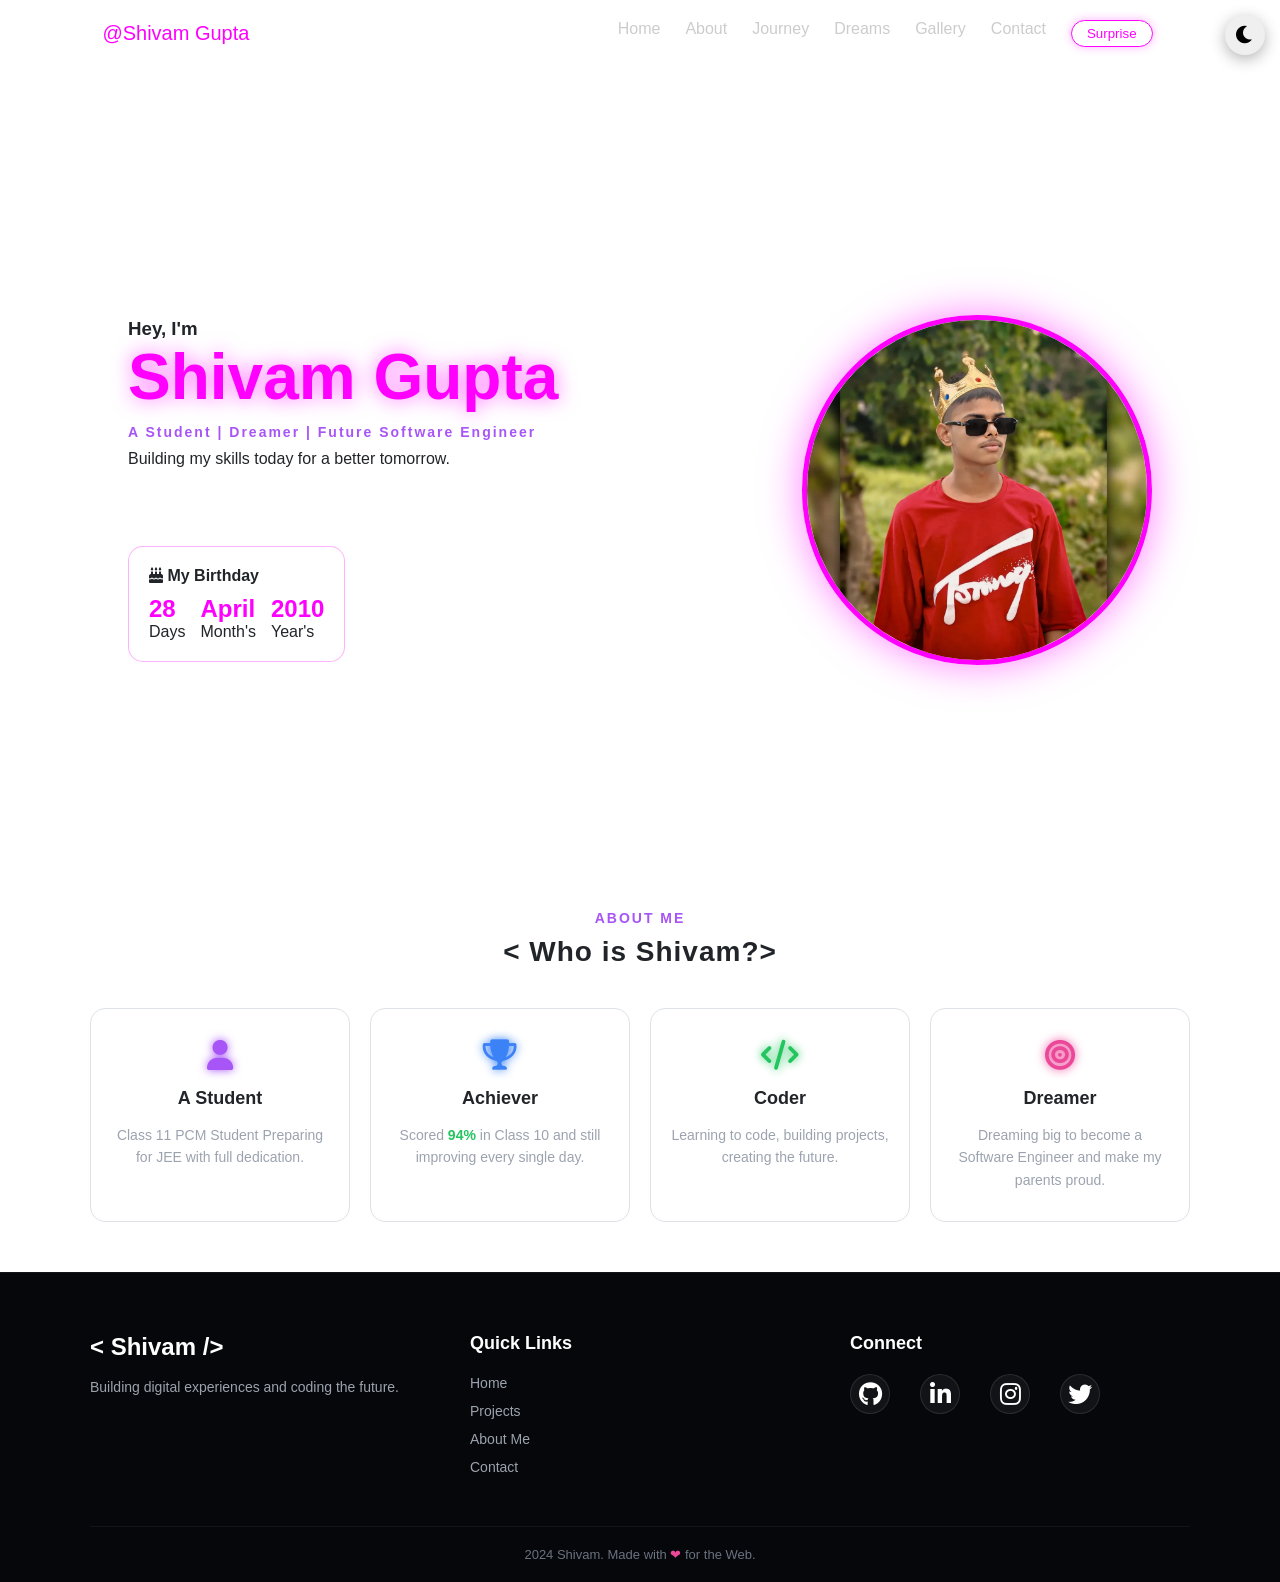
==== index.html @ 3018f083 "Update index.html" ====
<!DOCTYPE html>
<html lang="hi">

<head>
    <meta charset="UTF-8">
    <meta name="viewport" content="width=device-width, initial-scale=1.0">
    <title> Shivam Gupta | Portfolio</title>
    <link rel="stylesheet" href="dark-mode.css">
    <link rel="stylesheet" href="style.css">
    <link rel="stylesheet" href="https://cdnjs.cloudflare.com/ajax/libs/font-awesome/6.0.0/css/all.min.css">
    <meta name="viewport" content="width=device-width, initial-scale=1.0">
</head>

<body>

    <nav class="navbar">
        <div class="logo">@Shivam Gupta</div>
        <ul class="nav-links">
            <li><a href="home.html">Home</a></li>
            <li><a href="About me.html">About</a></li>
            <li><a href="journey.html">Journey</a></li>
            <li><a href="dreams.html">Dreams</a></li>
            <li><a href="gallery.html">Gallery</a></li>
            <li><a href="contact us.html">Contact</a></li>
            <!-- <li><button class="surprise-btn">Surprise</button></li> -->
            <li><button class="surprise-btn" onclick="goToSurprise()">Surprise</button></li>
           <div class="menu-icon" onclick="toggleMenu()">
    <span></span>
    <span></span>
    <span></span>
</div>

            <script>
                function goToSurprise() {
                    window.location.href = "surprise.html";
                }
            </script>
        </ul>
        <!-- <div class="theme-toggle"><i class="fas fa-moon"></i></div> -->
        <!-- <div class="theme-toggle">
  <i class="fas fa-moon" id="themeIcon"></i>
</div> -->
    </nav>

    <section class="hero">
        <div class="hero-content">
            <h3>Hey, I'm</h3>
            <h1>Shivam Gupta</h1>
            <p class="subtitle">A Student | Dreamer | Future Software Engineer</p>
            <p>Building my skills today for a better tomorrow.</p>

            <div class="social-icons">
                <a target="_blank" href="https://www.instagram.com/ll_shivam_ll.01x/?hl=en"><i class="fab fa-instagram"></i></a>
                <a href="#"><i class="fab fa-github"></i></a>
                <a href="#"><i class="fab fa-linkedin"></i></a>
            </div>

            <div class="countdown-card">
                <h4><i class="fas fa-birthday-cake"></i> My Birthday </h4>
                <div class="timer">
                    <div class="time-part"><span>28</span> Days</div>
                    <div class="time-part"><span>April</span> Month's</div>
                    <div class="time-part"><span>2010</span> Year's</div>
                </div>
            </div>
        </div>

        <div class="hero-image">
            <div class="image-circle">
                <img src="me.jpg" alt="Shivam Gupta">
            </div>
        </div>
    </section>
    <section class="about-section">
        <div class="container">
            <p class="subtitle">ABOUT ME</p>
            <h2 class="title">
                < Who is Shivam?>
            </h2>

            <div class="cards-grid">
                <div class="card">
                    <div class="icon purple"><i class="fas fa-user"></i></div>
                    <h3>A Student</h3>
                    <p>Class 11 PCM Student Preparing for JEE with full dedication.</p>
                </div>

                <div class="card">
                    <div class="icon blue"><i class="fas fa-trophy"></i></div>
                    <h3>Achiever</h3>
                    <p>Scored <span class="highlight-green">94%</span> in Class 10 and still improving every single day.
                    </p>
                </div>

                <div class="card">
                    <div class="icon green"><i class="fas fa-code"></i></div>
                    <h3>Coder</h3>
                    <p>Learning to code, building projects, creating the future.</p>
                </div>

                <div class="card">
                    <div class="icon pink"><i class="fas fa-bullseye"></i></div>
                    <h3>Dreamer</h3>
                    <p>Dreaming big to become a Software Engineer and make my parents proud.</p>
                </div>
            </div>
        </div>
    </section>
    <footer class="main-footer">
        <div class="footer-container">
            <div class="footer-content">
                <div class="footer-brand">
                    <h2>
                        < Shivam />
                    </h2>
                    <p>Building digital experiences and coding the future.</p>
                </div>

                <div class="footer-links">
                    <h3>Quick Links</h3>
                    <ul>
                        <li><a href="#">Home</a></li>
                        <li><a href="#">Projects</a></li>
                        <li><a href="#">About Me</a></li>
                        <li><a href="#">Contact</a></li>
                    </ul>
                </div>

                <div class="footer-social">
                    <h3>Connect</h3>
                    <div class="social-icons">
                        <a href="#" class="s-icon github"><i class="fab fa-github"></i></a>
                        <a href="#" class="s-icon linkedin"><i class="fab fa-linkedin-in"></i></a>
                        <a href="#" class="s-icon instagram"><i class="fab fa-instagram"></i></a>
                        <a href="#" class="s-icon twitter"><i class="fab fa-twitter"></i></a>
                    </div>
                </div>
            </div>

            <div class="footer-bottom">
                <p> 2024 Shivam. Made with <span class="heart">❤</span> for the Web.</p>
            </div>
        </div>
    </footer>

    </script>
    <script src="dark-mode.js"></script>
    <!-- <script>
function toggleMenu() {
    document.getElementById("navLinks").classList.toggle("active");
}
</script> -->
    <script>
function toggleMenu() {
    const links = document.getElementById("navLinks");
    links.classList.toggle("active");
}
</script>
</body>

</html>
---- dark-mode.css ----
/* Dark Mode - सब pages के लिए */
:root {
    --bg-primary: #ffffff;
    --bg-secondary: #f8f9fa;
    --text-primary: #212529;
    --text-secondary: #6c757d;
    --border-color: #dee2e6;
    --card-bg: #ffffff;
    --navbar-bg: #ffffff;
    --button-primary: #007bff;
    --button-hover: #0056b3;
}

[data-theme="dark"] {
    --bg-primary: #121212;
    --bg-secondary: #1e1e1e;
    --text-primary: #ffffff;
    --text-secondary: #b0b0b0;
    --border-color: #333;
    --card-bg: #1e1e1e;
    --navbar-bg: #1e1e1e;
    --button-primary: #0d6efd;
    --button-hover: #0b5ed7;
}

* {
    transition: all 0.3s ease !important;
}

body {
    background-color: var(--bg-primary) !important;
    color: var(--text-primary) !important;
}

/* सभी common elements */
.container,
.card,
.content,
main,
section,
article {
    background-color: var(--card-bg) !important;
    color: var(--text-primary) !important;
    border-color: var(--border-color) !important;
}

.navbar,
.header,
nav {
    background-color: var(--navbar-bg) !important;
}

.btn-primary,
.button-primary {
    background-color: var(--button-primary) !important;
    border-color: var(--button-primary) !important;
}

.btn-primary:hover,
.button-primary:hover {
    background-color: var(--button-hover) !important;
    border-color: var(--button-hover) !important;
}

.table th,
.table td {
    border-color: var(--border-color) !important;
    color: var(--text-primary) !important;
}

/* Toggle Button */
.theme-toggle {
    position: fixed;
    top: 15px;
    right: 15px;
    z-index: 99999;
    width: 40px;
    height: 40px;
    border-radius: 50%;
    border: none;
    cursor: pointer;
    font-size: 20px;
    box-shadow: 0 4px 15px rgba(0, 0, 0, 0.3);
    transition: all 0.3s ease;
    display: flex;
    align-items: center;
    justify-content: center;
}

.theme-toggle:hover {
    transform: scale(1.1);
}

@media (max-width: 768px) {
    .theme-toggle {
        top: 15px;
        right: 15px;
        width: 50px;
        height: 50px;
        font-size: 18px;
    }
}
---- style.css ----
* {
    margin: 0;
    padding: 0;
    box-sizing: border-box;
    font-family: 'Segoe UI', Tahoma, Geneva, Verdana, sans-serif;
}
/* --- मोबाइल के लिए खास कोड (Media Query) --- */
@media (max-width: 768px) {
    /* 1. तीन लाइन वाले बटन की स्टाइल */
    .menu-icon {
        display: block !important; /* इसे पक्का दिखाने के लिए */
        position: fixed;
        top: 20px;
        right: 20px;
        width: 35px;
        height: 30px;
        z-index: 10000; /* सबसे ऊपर रखने के लिए */
        cursor: pointer;
        background: black; /* बटन के पीछे काला डिब्बा ताकि साफ़ दिखे */
        padding: 5px;
        border-radius: 5px;
    }

    /* 2. उन तीन लाइनों की स्टाइल */
    .menu-icon span {
        display: block;
        width: 100%;
        height: 4px;
        background-color: white !important; /* सफ़ेद लाइनें */
        margin-bottom: 5px;
        border-radius: 2px;
    }

    /* 3. मेनू जो साइड से आएगा */
    .nav-links {
        display: none; /* शुरू में छुपा हुआ */
        position: fixed;
        right: 0;
        top: 0;
        width: 250px;
        height: 100vh;
        background: #111;
        flex-direction: column;
        padding-top: 80px;
        z-index: 9999;
    }

    .nav-links.active {
        display: flex !important; /* क्लिक करने पर दिखेगा */
    }
}
}
body {
    background-color: #050505;
    /* डार्क बैकग्राउंड */
    color: white;
    overflow-x: hidden;
}
.surprise-btn {
  padding: 8px 18px;
  background: transparent;
  color: white;
  border: 2px solid #ff00ff;
  border-radius: 20px;
  cursor: pointer;
  transition: 0.3s ease;
}

/* HOVER EFFECT */
.surprise-btn:hover {
  transform: scale(1.1);   /* 🔥 zoom */
  background: #ff00ff;
  color: black;
  box-shadow: 0 0 10px #ff00ff,
              0 0 20px #ff00ff;
}


/* Navbar Styling */
.navbar {
    display: flex;
    justify-content: space-between;
    align-items: center;
    padding: 20px 8%;
    background: rgba(10, 10, 10, 0.8);
    backdrop-filter: blur(10px);
    position: fixed;
    width: 100%;
    z-index: 1000;
}

.nav-links {
    display: flex;
    list-style: none;
    gap: 25px;
}

.nav-links a {
    color: #ccc;
    text-decoration: none;
    transition: 0.3s;
}

.nav-links a:hover {
    color: #ff00ff;
    /* पिंक ग्लो */
}

.surprise-btn {
    background: transparent;
    border: 1px solid #ff00ff;
    color: #ff00ff;
    padding: 5px 15px;
    border-radius: 20px;
    cursor: pointer;
    box-shadow: 0 0 10px rgba(255, 0, 255, 0.3);
}

/* Hero Section Styling */
.hero {
    height: 100vh;
    display: flex;
    align-items: center;
    justify-content: space-between;
    padding: 0 10%;
    padding-top: 80px;
    background-image: url(https://img2.wallspic.com/previews/3/8/7/5/3/135783/135783-galaxy-electric_blue-night_sky-violet-blue-x750.jpg);
}

.hero-content h1 {
    font-size: 4rem;
    color: #ff00ff;
    text-shadow: 0 0 20px rgba(255, 0, 255, 0.6);
}

.subtitle {
    font-size: 1.2rem;
    margin: 10px 0;
    color: #00d2ff;
    /* लाइट ब्लू */
}

.social-icons {
    margin: 20px 0;
    font-size: 1.5rem;
}

.social-icons a {
    color: white;
    margin-right: 15px;
    transition: 0.3s;
}

.social-icons a:hover {
    color: #ff00ff;
}

/* Birthday Card (Glassmorphism) */
.countdown-card {
    background: rgba(255, 255, 255, 0.05);
    border: 1px solid rgba(255, 0, 255, 0.3);
    padding: 20px;
    border-radius: 15px;
    width: fit-content;
    margin-top: 30px;
}

.timer {
    display: flex;
    gap: 15px;
    margin-top: 10px;
}

.time-part span {
    display: block;
    font-size: 1.5rem;
    font-weight: bold;
    color: #ff00ff;
}

/* Image Circle Styling */
.image-circle {
    width: 350px;
    height: 350px;
    border-radius: 50%;
    border: 5px solid #ff00ff;
    box-shadow: 0 0 40px rgba(255, 0, 255, 0.5);
    overflow: hidden;
}

.image-circle img {
    width: 100%;
    height: 100%;
    object-fit: cover;
}

div.logo {
    font-size: 20px;
    color: #ff00ff;
    font-style: bold;
    font-family: Impact, Haettenschweiler, 'Arial Narrow Bold', sans-serif;
}

.container {
    max-width: 1100px;
    margin: 0 auto;
    text-align: center;
}

.subtitle {
    color: #a855f7;
    font-weight: bold;
    letter-spacing: 2px;
    font-size: 14px;
    margin-bottom: 10px;
}

.title {
    font-size: 28px;
    margin-bottom: 40px;
    letter-spacing: 1px;
}

.cards-grid {
    display: grid;
    grid-template-columns: repeat(auto-fit, minmax(230px, 1fr));
    gap: 20px;
}

.card {
    background: rgba(255, 255, 255, 0.03);
    border: 1px solid rgba(255, 255, 255, 0.1);
    border-radius: 15px;
    padding: 30px 20px;
    transition: transform 0.3s ease;
}

.card:hover {
    transform: translateY(-5px);
    background: rgba(255, 255, 255, 0.05);
}

.icon {
    font-size: 30px;
    margin-bottom: 15px;
}

/* कलर्स और ग्लो इफेक्ट */
.purple {
    color: #a855f7;
    text-shadow: 0 0 10px #a855f7;
}

.blue {
    color: #3b82f6;
    text-shadow: 0 0 10px #3b82f6;
}

.green {
    color: #22c55e;
    text-shadow: 0 0 10px #22c55e;
}

.pink {
    color: #ec4899;
    text-shadow: 0 0 10px #ec4899;
}

.card h3 {
    font-size: 18px;
    margin-bottom: 15px;
}

.card p {
    color: #9ca3af;
    font-size: 14px;
    line-height: 1.6;
}

.highlight-green {
    color: #22c55e;
    font-weight: bold;
}

/* Footer Styles */
.main-footer {
    background-color: #05070a;
    border-top: 1px solid rgba(255, 255, 255, 0.05);
    padding: 60px 20px 20px 20px;
    margin-top: 50px;
}

.footer-container {
    max-width: 1100px;
    margin: 0 auto;
}

.footer-content {
    display: grid;
    grid-template-columns: repeat(auto-fit, minmax(200px, 1fr));
    gap: 40px;
    margin-bottom: 40px;
    text-align: left;
}

.footer-brand h2 {
    font-size: 24px;
    color: #fff;
    margin-bottom: 15px;
}

.footer-brand p {
    color: #9ca3af;
    font-size: 14px;
    line-height: 1.6;
}

.footer-links h3,
.footer-social h3 {
    font-size: 18px;
    color: #fff;
    margin-bottom: 20px;
}

.footer-links ul {
    list-style: none;
}

.footer-links ul li {
    margin-bottom: 10px;
}

.footer-links ul li a {
    color: #9ca3af;
    text-decoration: none;
    font-size: 14px;
    transition: color 0.3s;
}

.footer-links ul li a:hover {
    color: #a855f7;
    /* Purple color */
}

.social-icons {
    display: flex;
    gap: 15px;
}

.s-icon {
    width: 40px;
    height: 40px;
    border-radius: 50%;
    background: rgba(255, 255, 255, 0.05);
    display: flex;
    align-items: center;
    justify-content: center;
    color: #fff;
    text-decoration: none;
    transition: all 0.3s ease;
    border: 1px solid rgba(255, 255, 255, 0.1);
}

/* Social Hover Effects */
.github:hover {
    background: #333;
    color: #fff;
    box-shadow: 0 0 10px #333;
}

.linkedin:hover {
    background: #0077b5;
    color: #fff;
    box-shadow: 0 0 10px #0077b5;
}

.instagram:hover {
    background: #e1306c;
    color: #fff;
    box-shadow: 0 0 10px #e1306c;
}

.twitter:hover {
    background: #1da1f2;
    color: #fff;
    box-shadow: 0 0 10px #1da1f2;
}

.footer-bottom {
    border-top: 1px solid rgba(255, 255, 255, 0.05);
    padding-top: 20px;
    text-align: center;
    color: #6b7280;
    font-size: 13px;
}

.heart {
    color: #ec4899;
    animation: heartbeat 1.5s infinite;
    display: inline-block;
}

@keyframes heartbeat {
    0% {
        transform: scale(1);
    }

    50% {
        transform: scale(1.2);
    }

    100% {
        transform: scale(1);
    }
}

/* Responsive */
@media (max-width: 600px) {
    .footer-content {
        text-align: center;
    }

    .social-icons {
        justify-content: center;
    }
}
/* darkmode */
/* LIGHT MODE */
body.light-mode {
  background: #ffffff;
  color: black;
}

body.light-mode .navbar {
  background: #f1f1f1;
}

body.light-mode a {
  color: black;
}
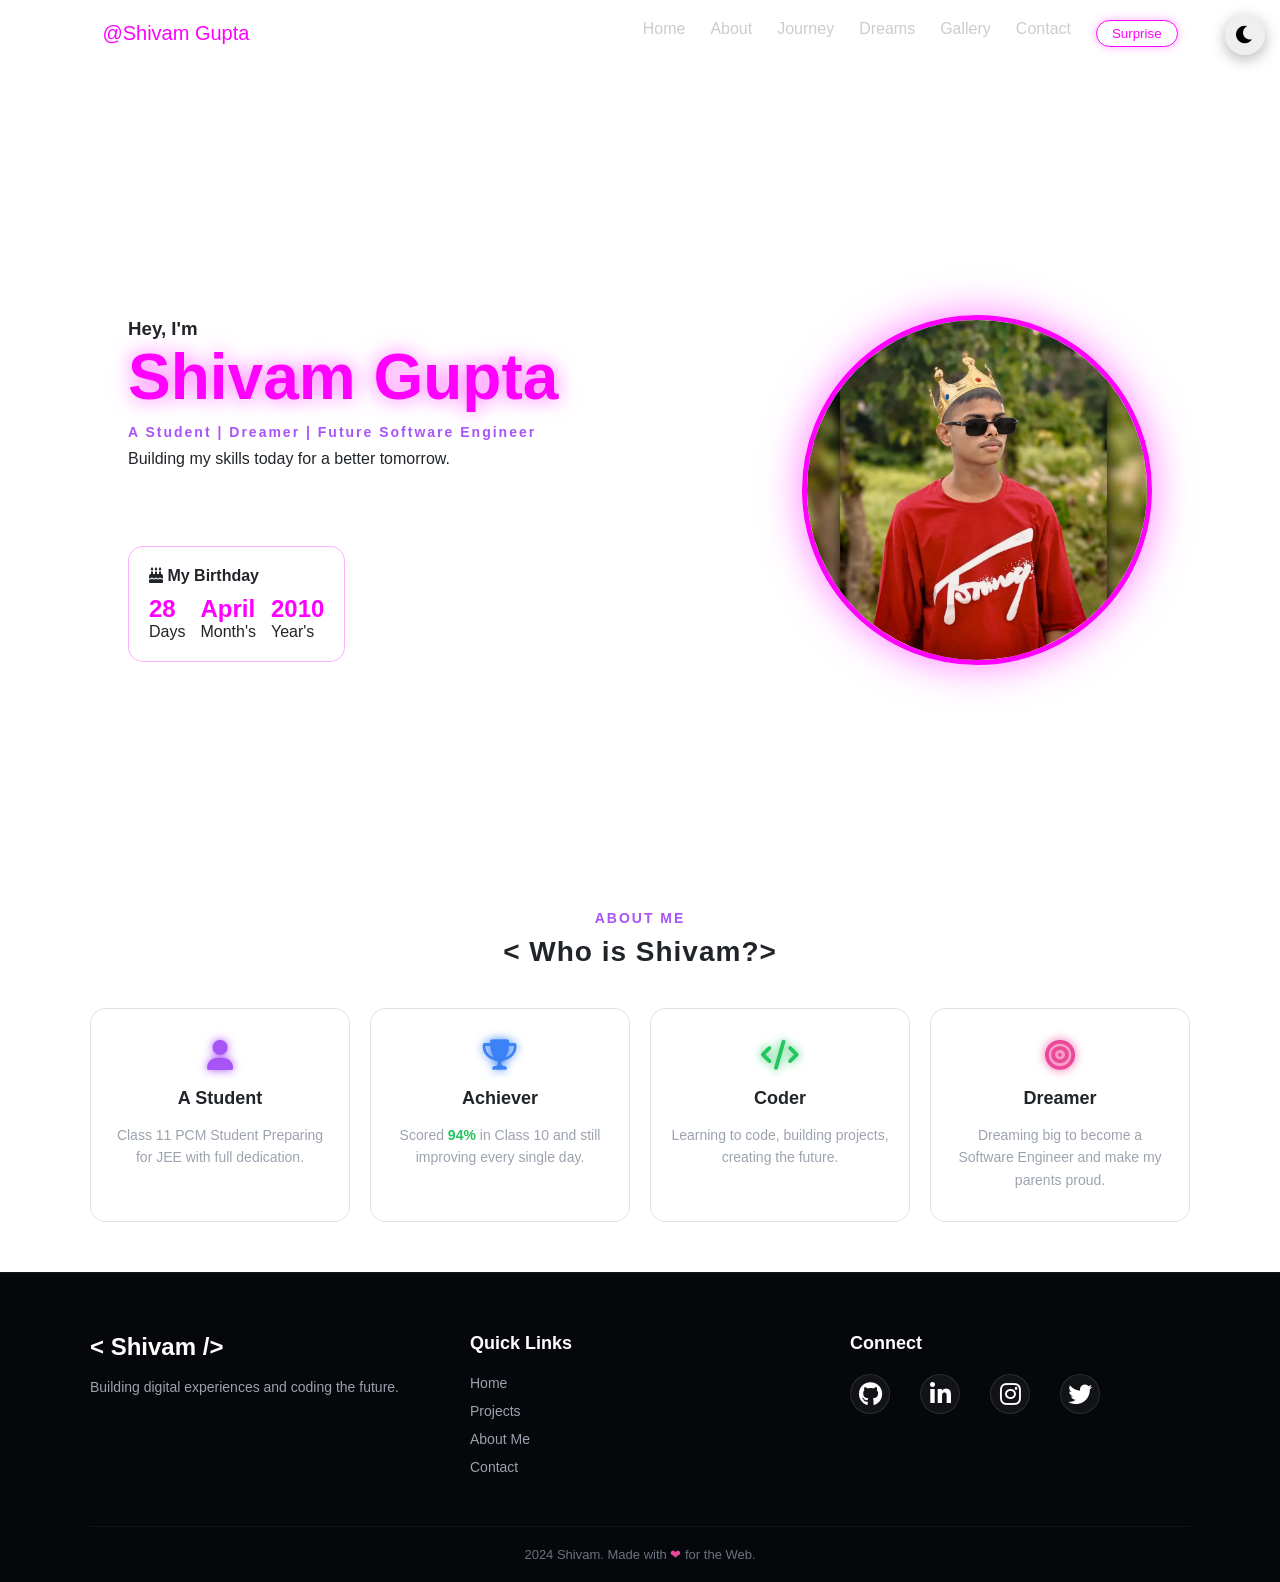
==== commit cba54eeb: "Update index.html" ====
--- a/index.html
+++ b/index.html
@@ -13,28 +13,36 @@
 
 <body>
 
-    <nav class="navbar">
-        <div class="logo">@Shivam Gupta</div>
-        <ul class="nav-links">
-            <li><a href="home.html">Home</a></li>
-            <li><a href="About me.html">About</a></li>
-            <li><a href="journey.html">Journey</a></li>
-            <li><a href="dreams.html">Dreams</a></li>
-            <li><a href="gallery.html">Gallery</a></li>
-            <li><a href="contact us.html">Contact</a></li>
-            <!-- <li><button class="surprise-btn">Surprise</button></li> -->
-            <li><button class="surprise-btn" onclick="goToSurprise()">Surprise</button></li>
-           <div class="menu-icon" onclick="toggleMenu()">
-    <span></span>
-    <span></span>
-    <span></span>
-</div>
+   <nav class="navbar">
+    <div class="logo">@Shivam Gupta</div>
+    
+    <div class="menu-icon" onclick="toggleMenu()">
+        <span></span>
+        <span></span>
+        <span></span>
+    </div>
 
-            <script>
-                function goToSurprise() {
-                    window.location.href = "surprise.html";
-                }
-            </script>
+    <ul class="nav-links" id="navLinks">
+        <li><a href="home.html">Home</a></li>
+        <li><a href="About me.html">About</a></li>
+        <li><a href="journey.html">Journey</a></li>
+        <li><a href="dreams.html">Dreams</a></li>
+        <li><a href="gallery.html">Gallery</a></li>
+        <li><a href="contact us.html">Contact</a></li>
+        <li><button class="surprise-btn" onclick="goToSurprise()">Surprise</button></li>
+    </ul>
+</nav>
+
+<script>
+    function goToSurprise() {
+        window.location.href = "surprise.html";
+    }
+
+    function toggleMenu() {
+        var menu = document.getElementById("navLinks");
+        menu.classList.toggle("active");
+    }
+</script>
         </ul>
         <!-- <div class="theme-toggle"><i class="fas fa-moon"></i></div> -->
         <!-- <div class="theme-toggle">
@@ -145,15 +153,9 @@
 
     </script>
     <script src="dark-mode.js"></script>
-    <!-- <script>
+   <script>
 function toggleMenu() {
     document.getElementById("navLinks").classList.toggle("active");
-}
-</script> -->
-    <script>
-function toggleMenu() {
-    const links = document.getElementById("navLinks");
-    links.classList.toggle("active");
 }
 </script>
 </body>
--- a/style.css
+++ b/style.css
@@ -4,52 +4,7 @@
     box-sizing: border-box;
     font-family: 'Segoe UI', Tahoma, Geneva, Verdana, sans-serif;
 }
-/* --- मोबाइल के लिए खास कोड (Media Query) --- */
-@media (max-width: 768px) {
-    /* 1. तीन लाइन वाले बटन की स्टाइल */
-    .menu-icon {
-        display: block !important; /* इसे पक्का दिखाने के लिए */
-        position: fixed;
-        top: 20px;
-        right: 20px;
-        width: 35px;
-        height: 30px;
-        z-index: 10000; /* सबसे ऊपर रखने के लिए */
-        cursor: pointer;
-        background: black; /* बटन के पीछे काला डिब्बा ताकि साफ़ दिखे */
-        padding: 5px;
-        border-radius: 5px;
-    }
-
-    /* 2. उन तीन लाइनों की स्टाइल */
-    .menu-icon span {
-        display: block;
-        width: 100%;
-        height: 4px;
-        background-color: white !important; /* सफ़ेद लाइनें */
-        margin-bottom: 5px;
-        border-radius: 2px;
-    }
-
-    /* 3. मेनू जो साइड से आएगा */
-    .nav-links {
-        display: none; /* शुरू में छुपा हुआ */
-        position: fixed;
-        right: 0;
-        top: 0;
-        width: 250px;
-        height: 100vh;
-        background: #111;
-        flex-direction: column;
-        padding-top: 80px;
-        z-index: 9999;
-    }
-
-    .nav-links.active {
-        display: flex !important; /* क्लिक करने पर दिखेगा */
-    }
-}
-}
+
 body {
     background-color: #050505;
     /* डार्क बैकग्राउंड */
@@ -438,4 +393,51 @@
 body.light-mode a {
   color: black;
 }
-
+/* navbar phone ke liye  */
+/* --- मोबाइल के लिए खास कोड (Media Query) --- */
+/* पुराना @media वाला हिस्सा हटाकर यह नया पेस्ट करें */
+@media (max-width: 768px) {
+    /* मेनू को स्क्रीन के बाहर दाईं तरफ छुपाने के लिए */
+    .nav-links {
+        position: fixed;
+        right: -100%; 
+        top: 0;
+        width: 70%; 
+        height: 100vh;
+        background: #111; 
+        display: flex;
+        flex-direction: column;
+        align-items: center;
+        padding-top: 80px;
+        transition: 0.5s;
+        z-index: 999;
+    }
+
+    /* जब बटन दबेगा तब मेनू अंदर आएगा */
+    .nav-links.active {
+        right: 0 !important;
+    }
+
+    /* तीन लाइन वाला बटन (Hamburger) */
+    .menu-icon {
+        display: flex !important;
+        position: fixed;
+        top: 20px;
+        right: 20px;
+        width: 30px;
+        height: 25px;
+        flex-direction: column;
+        justify-content: space-between;
+        z-index: 1000;
+        cursor: pointer;
+    }
+
+    /* बटन की तीन लाइनें - इन्हें पिंक कलर दिया है ताकि आपकी थीम से मैच करें */
+    .menu-icon span {
+        width: 100%;
+        height: 4px;
+        background-color: #ff00ff !important; 
+        border-radius: 10px;
+    }
+}
+
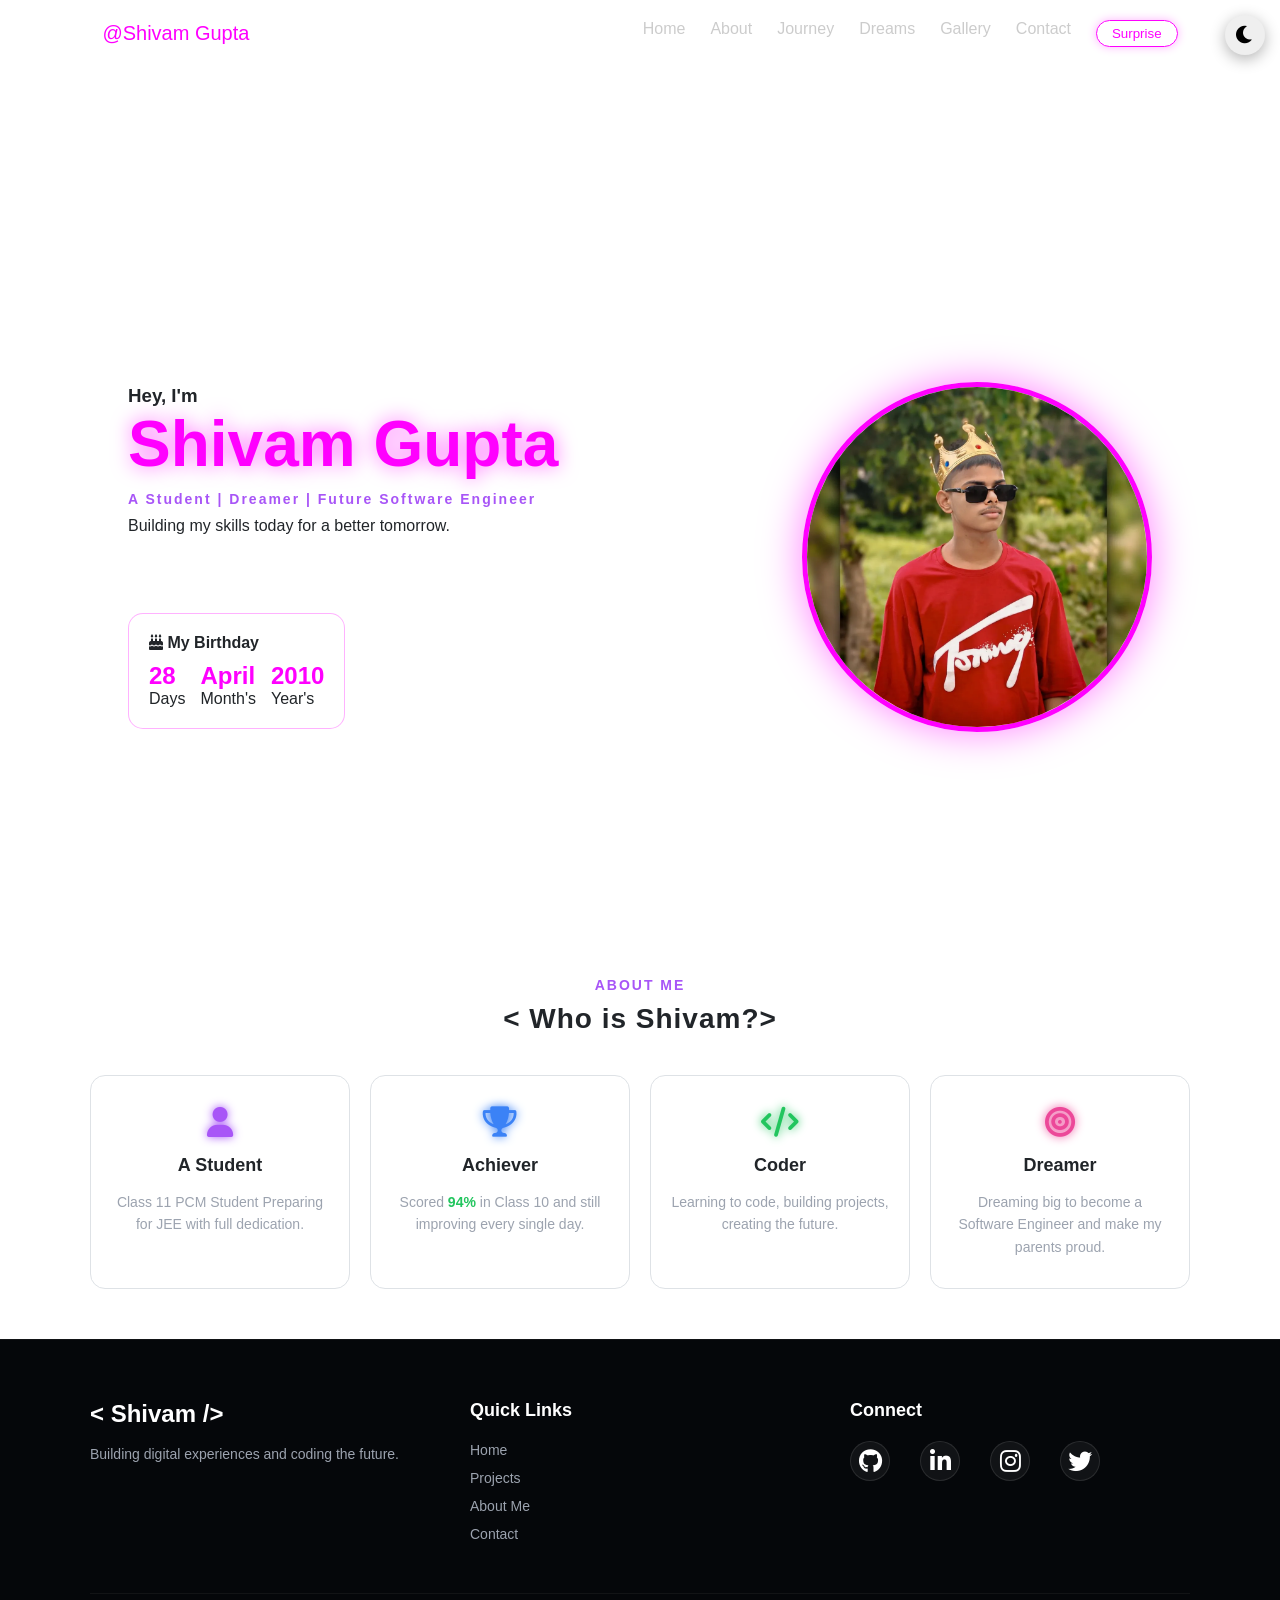
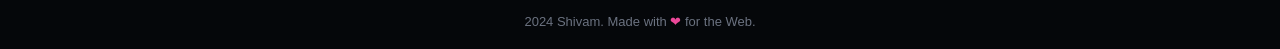
==== commit 98d5db37: "Update index.html" ====
--- a/index.html
+++ b/index.html
@@ -16,10 +16,11 @@
    <nav class="navbar">
     <div class="logo">@Shivam Gupta</div>
     
-    <div class="menu-icon" onclick="toggleMenu()">
-        <span></span>
-        <span></span>
-        <span></span>
+    <!-- HAMBURGER RIGHT CORNER ME 🔥 -->
+    <div class="hamburger" id="hamburger">
+        <span class="bar"></span>
+        <span class="bar"></span>
+        <span class="bar"></span>
     </div>
 
     <ul class="nav-links" id="navLinks">
--- a/style.css
+++ b/style.css
@@ -396,48 +396,94 @@
 /* navbar phone ke liye  */
 /* --- मोबाइल के लिए खास कोड (Media Query) --- */
 /* पुराना @media वाला हिस्सा हटाकर यह नया पेस्ट करें */
+/* 🔥 FIXED - RIGHT CORNER HAMBURGER */
+.navbar {
+    display: flex;
+    justify-content: space-between;
+    align-items: center;
+    position: relative;
+}
+
+.hamburger {
+    display: none;
+    flex-direction: column;
+    cursor: pointer;
+    padding: 5px;
+    position: absolute;
+    right: 20px;
+    top: 50%;
+    transform: translateY(-50%);
+    z-index: 1001;
+}
+
+.bar {
+    width: 25px;
+    height: 3px;
+    background: #fff;
+    margin: 3px 0;
+    transition: 0.3s;
+    border-radius: 3px;
+}
+
+/* DESKTOP */
+@media (min-width: 769px) {
+    .hamburger { display: none !important; }
+    .nav-links { display: flex !important; }
+}
+
+/* MOBILE - RIGHT CORNER ☰ */
 @media (max-width: 768px) {
-    /* मेनू को स्क्रीन के बाहर दाईं तरफ छुपाने के लिए */
+    .hamburger { display: flex !important; }
+    
     .nav-links {
         position: fixed;
-        right: -100%; 
-        top: 0;
-        width: 70%; 
-        height: 100vh;
-        background: #111; 
-        display: flex;
+        top: 70px;
+        left: -100%;
+        width: 100%;
+        height: calc(100vh - 70px);
+        background: rgba(0,0,0,0.98);
         flex-direction: column;
+        justify-content: flex-start;
         align-items: center;
-        padding-top: 80px;
-        transition: 0.5s;
+        padding-top: 3rem;
+        transition: left 0.3s ease;
+        backdrop-filter: blur(10px);
         z-index: 999;
     }
-
-    /* जब बटन दबेगा तब मेनू अंदर आएगा */
+    
     .nav-links.active {
-        right: 0 !important;
-    }
-
-    /* तीन लाइन वाला बटन (Hamburger) */
-    .menu-icon {
-        display: flex !important;
-        position: fixed;
-        top: 20px;
-        right: 20px;
-        width: 30px;
-        height: 25px;
-        flex-direction: column;
-        justify-content: space-between;
-        z-index: 1000;
-        cursor: pointer;
-    }
-
-    /* बटन की तीन लाइनें - इन्हें पिंक कलर दिया है ताकि आपकी थीम से मैच करें */
-    .menu-icon span {
-        width: 100%;
-        height: 4px;
-        background-color: #ff00ff !important; 
-        border-radius: 10px;
-    }
-}
-
+        left: 0 !important;
+    }
+    
+    /* Smooth slide animation */
+    .nav-links li {
+        margin: 1.2rem 0;
+        opacity: 0;
+        transform: translateX(-30px);
+        transition: all 0.4s ease;
+    }
+    
+    .nav-links.active li {
+        opacity: 1;
+        transform: translateX(0);
+    }
+    
+    .nav-links li:nth-child(1) { transition-delay: 0.1s; }
+    .nav-links li:nth-child(2) { transition-delay: 0.15s; }
+    .nav-links li:nth-child(3) { transition-delay: 0.2s; }
+    .nav-links li:nth-child(4) { transition-delay: 0.25s; }
+    .nav-links li:nth-child(5) { transition-delay: 0.3s; }
+    .nav-links li:nth-child(6) { transition-delay: 0.35s; }
+    .nav-links li:nth-child(7) { transition-delay: 0.4s; }
+    
+    /* X Animation */
+    .hamburger.active .bar:nth-child(1) {
+        transform: translateY(7px) rotate(45deg);
+    }
+    .hamburger.active .bar:nth-child(2) {
+        opacity: 0;
+    }
+    .hamburger.active .bar:nth-child(3) {
+        transform: translateY(-7px) rotate(-45deg);
+    }
+}
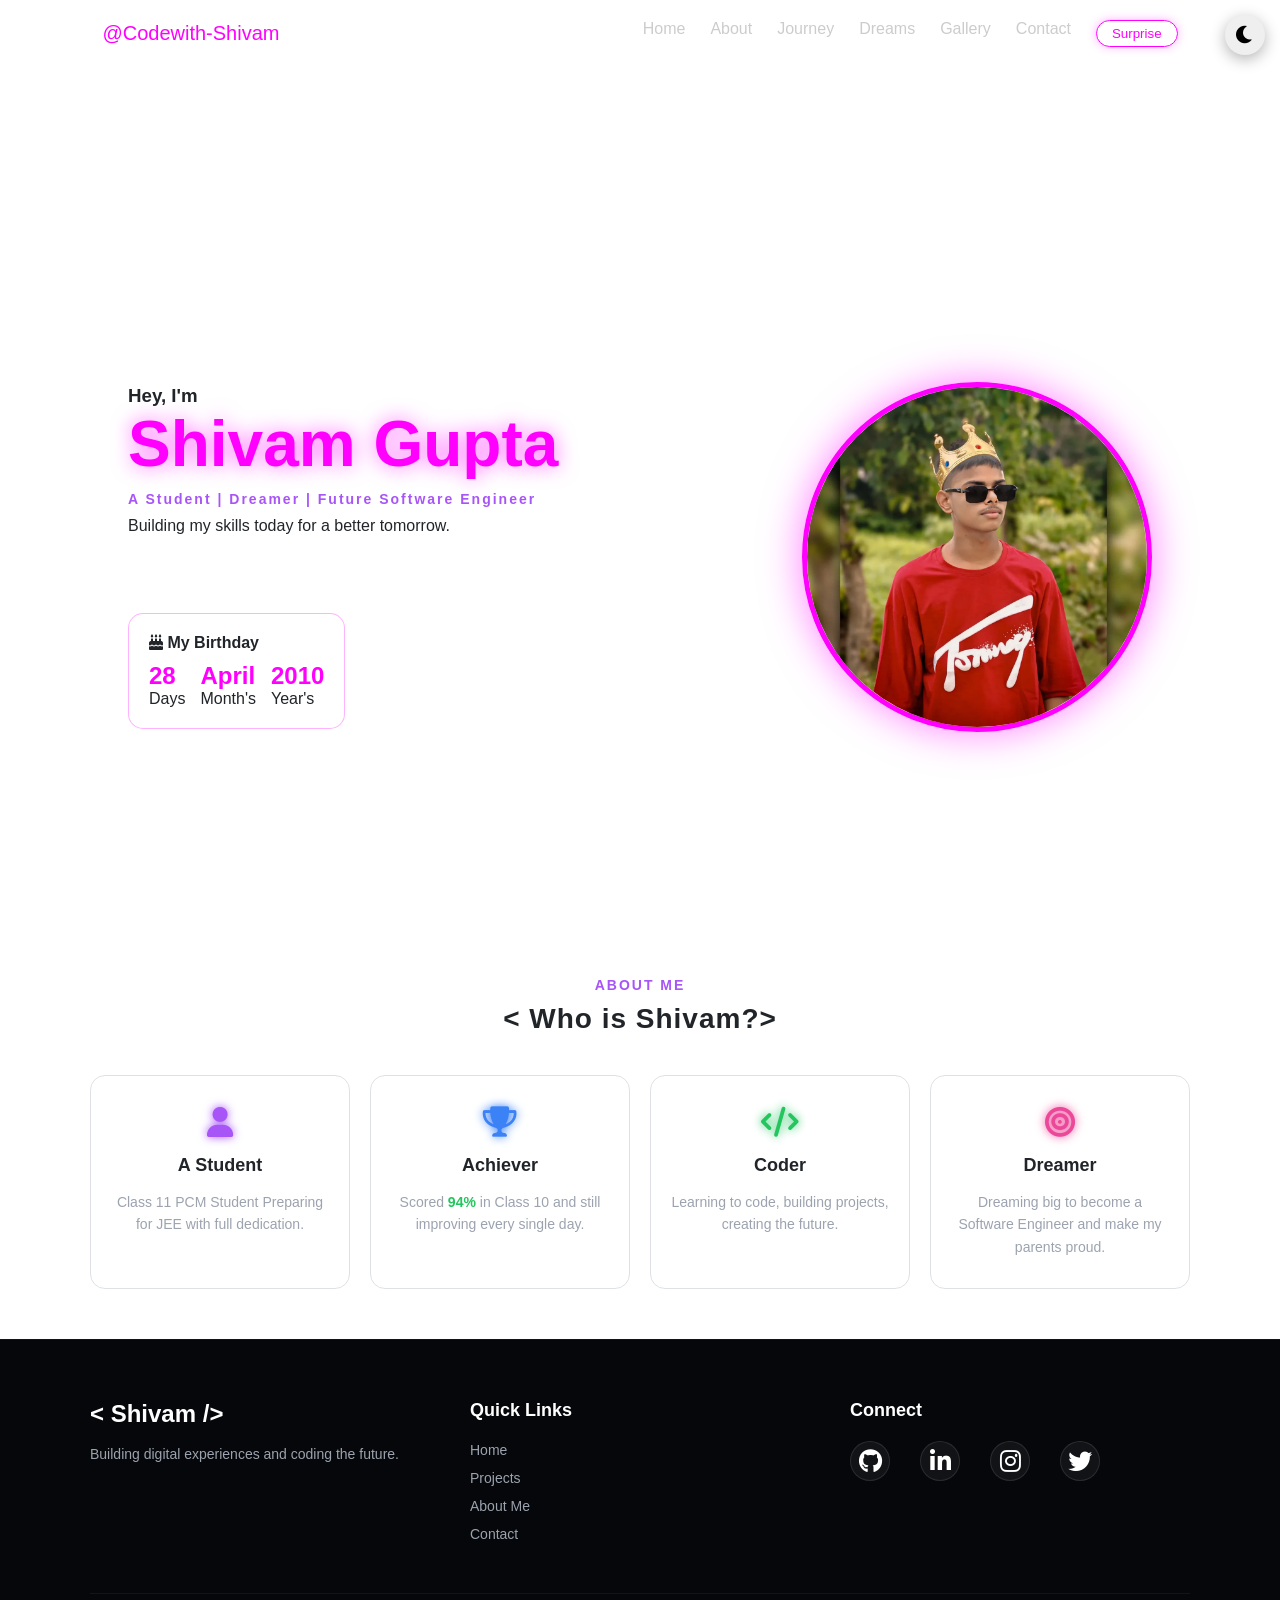
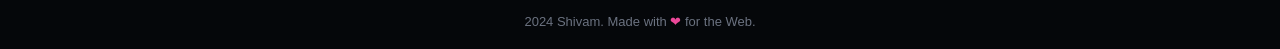
==== commit bc8cd294: "Update index.html" ====
--- a/index.html
+++ b/index.html
@@ -14,15 +14,13 @@
 <body>
 
    <nav class="navbar">
-    <div class="logo">@Shivam Gupta</div>
-    
-    <!-- HAMBURGER RIGHT CORNER ME 🔥 -->
-    <div class="hamburger" id="hamburger">
+    <div class="logo">@Codewith-Shivam</div>
+    <!-- <div class="hamburger" id="menuToggle">
         <span class="bar"></span>
         <span class="bar"></span>
         <span class="bar"></span>
-    </div>
-
+    </div> -->
+       <div class="hamburger" id="menuToggle"><span class="bar"></span><span class="bar"></span><span class="bar"></span></div>
     <ul class="nav-links" id="navLinks">
         <li><a href="home.html">Home</a></li>
         <li><a href="About me.html">About</a></li>
@@ -154,11 +152,33 @@
 
     </script>
     <script src="dark-mode.js"></script>
-   <script>
+   <!-- <script>
 function toggleMenu() {
     document.getElementById("navLinks").classList.toggle("active");
 }
 </script>
+    <script>
+document.getElementById('menuToggle').onclick=function(){document.getElementById('navLinks').classList.toggle('active');document.getElementById('menuToggle').classList.toggle('active')};document.querySelectorAll('.nav-links a, .surprise-btn').forEach(e=>e.onclick=()=>{document.getElementById('navLinks').classList.remove('active');document.getElementById('menuToggle').classList.remove('active')})
+</script> -->
+    <script>
+function goToSurprise() {
+    window.location.href = "surprise.html";
+}
+
+// MOBILE MENU + SURPRISE BUTTON FIX
+document.getElementById('menuToggle').onclick = function() {
+    document.getElementById('navLinks').classList.toggle('active');
+    document.getElementById('menuToggle').classList.toggle('active');
+};
+
+// SAB LINKS + SURPRISE BUTTON pe click karne se menu close
+document.querySelectorAll('.nav-links a, .surprise-btn').forEach(function(link) {
+    link.addEventListener('click', function() {
+        document.getElementById('navLinks').classList.remove('active');
+        document.getElementById('menuToggle').classList.remove('active');
+    });
+});
+</script>
 </body>
 
 </html>
--- a/style.css
+++ b/style.css
@@ -486,4 +486,6 @@
     .hamburger.active .bar:nth-child(3) {
         transform: translateY(-7px) rotate(-45deg);
     }
-}
+    @media(max-width:768px){.hamburger{display:flex!important;position:fixed;top:15px;right:15px;z-index:9999;background:rgba(0,0,0,.95);padding:12px;border-radius:50%}.bar{width:18px;height:2px;background:#fff;margin:2px 0;transition:.3s}.nav-links{position:fixed;top:0;left:-320px;width:300px;height:100vh;background:rgba(0,0,0,.99);padding-top:90px;transition:left .3s;z-index:9998}.nav-links.active{left:0!important}.hamburger.active .bar:nth-child(1){transform:rotate(45deg) translate(4px,4px)}.hamburger.active .bar:nth-child(2){opacity:0}.hamburger.active .bar:nth-child(3){transform:rotate(-45deg) translate(5px,-4px)}}
+}
+.hamburger{position:fixed;top:20px;right:20px;display:none;flex-direction:column;cursor:pointer;padding:10px;background:rgba(0,0,0,.9);border-radius:50%;z-index:9999}.bar{width:20px;height:2px;background:#fff;margin:3px 0;transition:.3s}@media(max-width:768px){.hamburger{display:flex!important}.nav-links{position:fixed;top:0;left:-300px;width:280px;height:100vh;background:rgba(0,0,0,.98);flex-direction:column;padding:100px 20px 20px;transition:left .4s ease;z-index:9998}.nav-links.active{left:0!important}.hamburger.active .bar:nth-child(1){transform:rotate(45deg) translate(4px,4px)}.hamburger.active .bar:nth-child(2){opacity:0}.hamburger.active .bar:nth-child(3){transform:rotate(-45deg) translate(6px,-5px)}}
